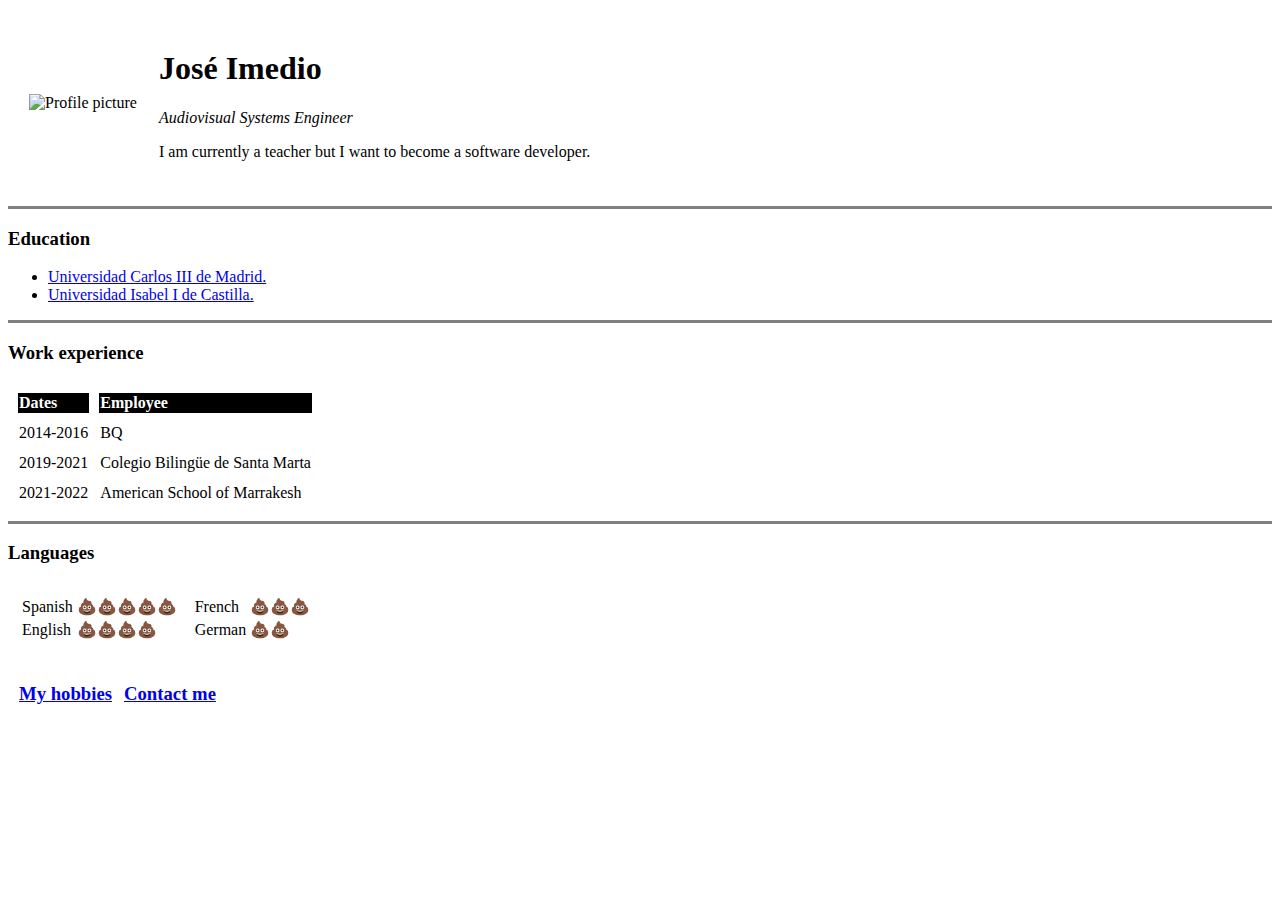
==== index.html @ 70182b76 "Initial Cv website files" ====
<!DOCTYPE html>
<html lang="en" dir="ltr">

<head>
  <meta charset="utf-8">
  <title>Jose's Personal Site</title>
</head>

<body>
  <table cellspacing=20>
    <tr>
      <td><img src="images\Foto ASM.jpg" alt="Profile picture" width="200"></td>
      <td>
        <h1>José Imedio</h1>
        <p><em>Audiovisual Systems Engineer</em></p>
        <p>I am currently a teacher but I want to become a software developer.</p>
      </td>
    </tr>
  </table>

  <hr size="3" noshade>

  <h3>Education</h3>
  <ul>
    <li><a href="https://www.uc3m.es/inicio">Universidad Carlos III de Madrid.</a></li>
    <li><a href="https://www.ui1.es/">Universidad Isabel I de Castilla.</a></li>
  </ul>

  <hr size="3" noshade>

  <h3>Work experience</h3>
  <table cellspacing="10">
    <thead style="background-color: black;color:white">
      <th align="left">Dates</th>
      <th align="left">Employee</th>
    </thead>
    <tbody>
      <tr>
        <td>2014-2016</td>
        <td>BQ</td>
      </tr>
      <tr>
        <td>2019-2021</td>
        <td>Colegio Bilingüe de Santa Marta</td>
      </tr>
      <tr>
        <td>2021-2022</td>
        <td>American School of Marrakesh</td>
      </tr>
    </tbody>
  </table>

  <hr size="3" noshade>

  <h3>Languages</h3>
  <table cellspacing="10">
    <tr>
      <td>
        <table>
          <tr>
            <td>Spanish</td>
            <td>💩💩💩💩💩</td>
          </tr>
          <tr>
            <td>English</td>
            <td>💩💩💩💩</td>
          </tr>
        </table>
      </td>
      <td>
        <table>
          <tr>
            <td>French</td>
            <td>💩💩💩</td>
          </tr>
          <tr>
            <td>German</td>
            <td>💩💩</td>
          </tr>
        </table>
      </td>
    </tr>
  </table>
  <table cellspacing="10">
    <tr>
      <td><h3><a href="hobbies.html">My hobbies</a></h3></td>
      <td><h3><a href="contact-me.html">Contact me</a></h3></td>
    </tr>
  </table>

</body>

</html>
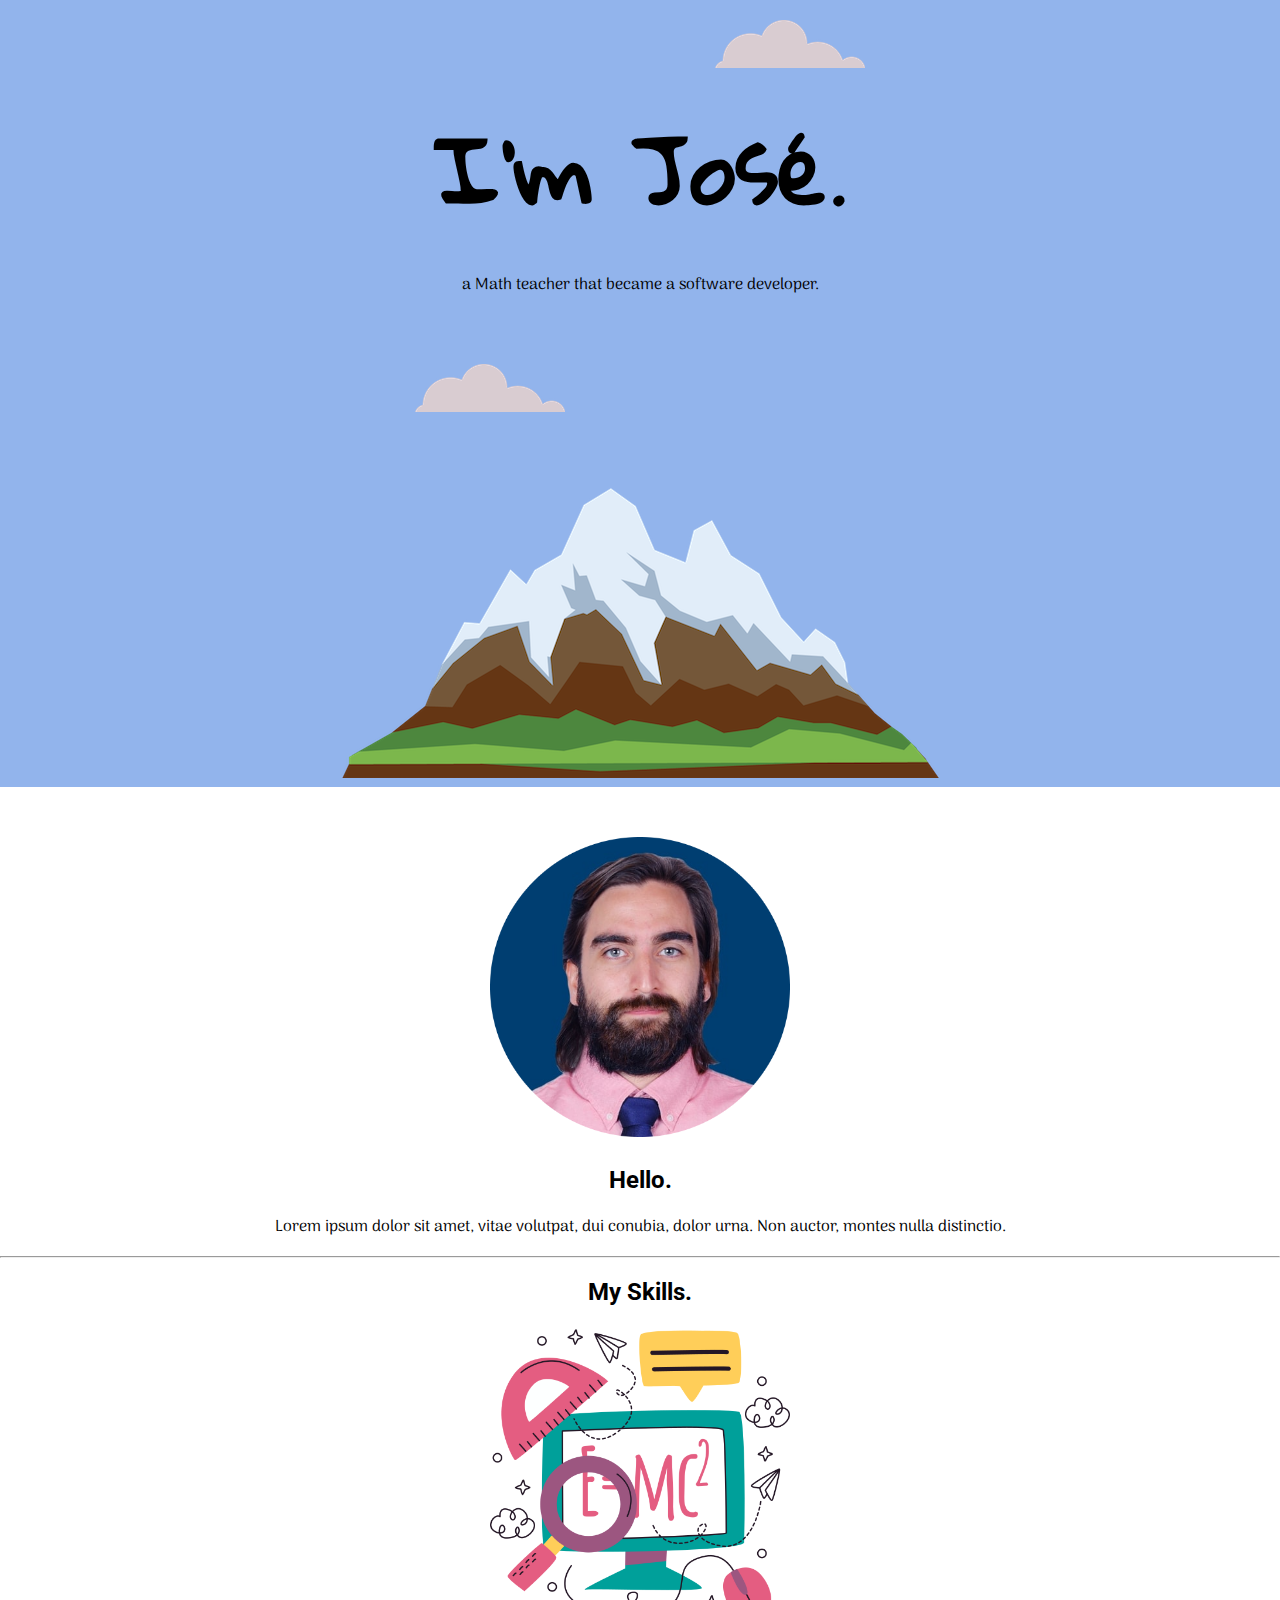
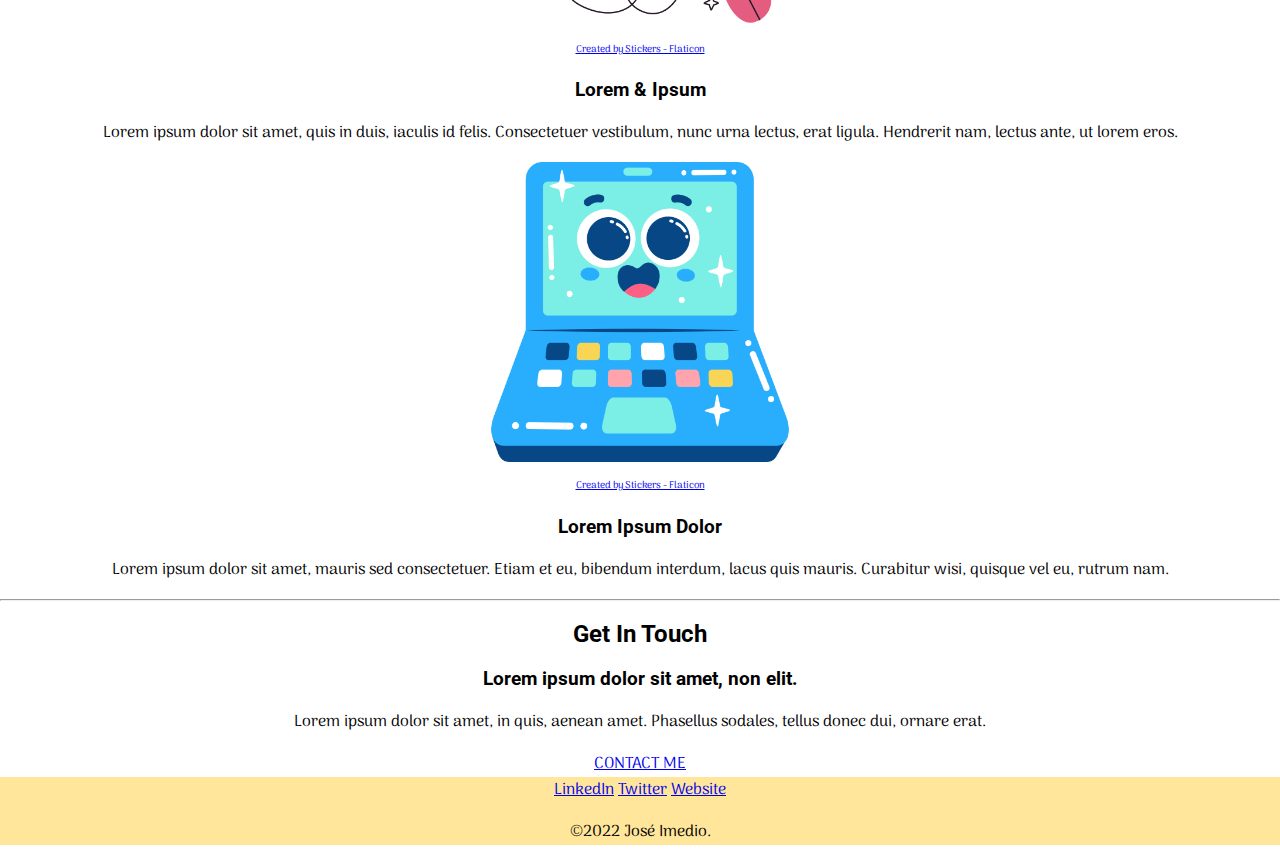
==== commit ae1e95d0: "Add files via upload" ====
--- a/index.html
+++ b/index.html
@@ -1,93 +1,69 @@
 <!DOCTYPE html>
 <html lang="en" dir="ltr">
+  <head>
+    <meta charset="utf-8">
+    <title>José Imedio's CV</title>
+    <link rel="stylesheet" href="css/styles.css">
+    <link rel="icon" href="favicon.ico">
+    <link rel="preconnect" href="https://fonts.googleapis.com"><link href="https://fonts.googleapis.com/css2?family=Arima+Madurai&family=Gloria+Hallelujah&family=Roboto&display=swap" rel="stylesheet">
+  </head>
 
-<head>
-  <meta charset="utf-8">
-  <title>Jose's Personal Site</title>
-</head>
+  <body>
 
-<body>
-  <table cellspacing=20>
-    <tr>
-      <td><img src="images\Foto ASM.jpg" alt="Profile picture" width="200"></td>
-      <td>
-        <h1>José Imedio</h1>
-        <p><em>Audiovisual Systems Engineer</em></p>
-        <p>I am currently a teacher but I want to become a software developer.</p>
-      </td>
-    </tr>
-  </table>
+    <div class="topContainer">
+      <div class="top-subContainer1">
+        <img class="top-cloud" src="images/cloud.png" alt="cloud-img">
+      </div>
+      <div class="top-subContainer2">
+        <h1>I'm José.</h1>
+        <p>a Math teacher that became a software developer.</p>
+      </div>
+      <div class="top-subContainer3">
+        <img class="bottom-cloud" src="images/cloud.png" alt="cloud-img">
+      </div>
+      <div class="top-subContainer4">
+        <img class="mountain" src="images/mountain.png" alt="mountain-img">
+      </div>
+    </div>
 
-  <hr size="3" noshade>
+    <div class="middle-container">
+      <div class="profile">
+        <img class="profilePicture" src="images/ASM pic-circle.png" alt="profile picture">
+        <h2>Hello.</h2>
+        <p>Lorem ipsum dolor sit amet, vitae volutpat, dui conubia, dolor urna. Non auctor, montes nulla distinctio.</p>
+      </div>
+      <hr>
+      <div class="skills">
+        <h2>My Skills.</h2>
+        <div class="skill-row">
+          <img class="online-learning" src="images/online-learning.png" alt="online learning icon"><br>
+          <a class="ref" href="https://www.flaticon.com/free-stickers/physics" title="physics stickers">Created by Stickers - Flaticon</a>
+          <h3>Lorem & Ipsum</h3>
+          <p>Lorem ipsum dolor sit amet, quis in duis, iaculis id felis. Consectetuer vestibulum, nunc urna lectus, erat ligula. Hendrerit nam, lectus ante, ut lorem eros.</p>
+        </div>
+        <div class="skill-row">
+          <img class="laptop" src="images/laptop.png" alt="office image"><br>
+          <a class="ref" href="https://www.flaticon.com/free-stickers/screen" title="screen stickers">Created by Stickers - Flaticon</a>
+          <h3>Lorem Ipsum Dolor</h3>
+          <p>Lorem ipsum dolor sit amet, mauris sed consectetuer. Etiam et eu, bibendum interdum, lacus quis mauris. Curabitur wisi, quisque vel eu, rutrum nam.</p>
+        </div>
+      </div>
+      <hr>
+      <div class="contact-me">
+        <h2>Get In Touch</h2>
+        <h3>Lorem ipsum dolor sit amet, non elit.</h3>
+        <p>Lorem ipsum dolor sit amet, in quis, aenean amet. Phasellus sodales, tellus donec dui, ornare erat.</p>
+        <a class="btn" href="mailto:name@email.com">CONTACT ME</a>
+      </div>
+    </div>
 
-  <h3>Education</h3>
-  <ul>
-    <li><a href="https://www.uc3m.es/inicio">Universidad Carlos III de Madrid.</a></li>
-    <li><a href="https://www.ui1.es/">Universidad Isabel I de Castilla.</a></li>
-  </ul>
 
-  <hr size="3" noshade>
+    <div class="bottom-container">
+      <a class="footer-link" href="https://www.linkedin.com/">LinkedIn</a>
+      <a class="footer-link" href="https://twitter.com/">Twitter</a>
+      <a class="footer-link" href="https://www.appbrewery.co/">Website</a>
+      <p>©2022 José Imedio.</p>
+    </div>
 
-  <h3>Work experience</h3>
-  <table cellspacing="10">
-    <thead style="background-color: black;color:white">
-      <th align="left">Dates</th>
-      <th align="left">Employee</th>
-    </thead>
-    <tbody>
-      <tr>
-        <td>2014-2016</td>
-        <td>BQ</td>
-      </tr>
-      <tr>
-        <td>2019-2021</td>
-        <td>Colegio Bilingüe de Santa Marta</td>
-      </tr>
-      <tr>
-        <td>2021-2022</td>
-        <td>American School of Marrakesh</td>
-      </tr>
-    </tbody>
-  </table>
-
-  <hr size="3" noshade>
-
-  <h3>Languages</h3>
-  <table cellspacing="10">
-    <tr>
-      <td>
-        <table>
-          <tr>
-            <td>Spanish</td>
-            <td>💩💩💩💩💩</td>
-          </tr>
-          <tr>
-            <td>English</td>
-            <td>💩💩💩💩</td>
-          </tr>
-        </table>
-      </td>
-      <td>
-        <table>
-          <tr>
-            <td>French</td>
-            <td>💩💩💩</td>
-          </tr>
-          <tr>
-            <td>German</td>
-            <td>💩💩</td>
-          </tr>
-        </table>
-      </td>
-    </tr>
-  </table>
-  <table cellspacing="10">
-    <tr>
-      <td><h3><a href="hobbies.html">My hobbies</a></h3></td>
-      <td><h3><a href="contact-me.html">Contact me</a></h3></td>
-    </tr>
-  </table>
-
-</body>
-
+  </body>
 </html>
--- a/css/styles.css
+++ b/css/styles.css
@@ -0,0 +1,67 @@
+/***************TAG SELECTORS*********************/
+body{
+  margin:0;
+  text-align: center;
+  font-family: 'Arima Madurai', cursive;
+}
+
+h1{
+  margin-top:0;
+  font-size: 90px;
+  font-family: 'Gloria Hallelujah', cursive;
+  margin-bottom:0;
+}
+
+h2{
+  font-family: 'Roboto', sans-serif;
+}
+
+h3{
+  font-family: 'Roboto', sans-serif;
+}
+
+/***************ClASS SELECTORS*******************/
+.topContainer{
+  background-color: #92B4EC;
+
+}
+
+.top-subContainer1{
+  padding-top:20px;
+}
+
+.top-cloud{
+  position:relative;
+  left:150px;
+}
+
+.bottom-cloud{
+  position:relative;
+  right:150px;
+  padding-top:50px;
+}
+
+.middle-container{
+  background-color: #FFFFFF;
+}
+
+.profilePicture{
+  height:300px;
+  padding-top: 50px;
+}
+
+.online-learning{
+  height:300px;
+}
+
+.laptop{
+  height:300px;
+}
+
+.ref{
+  font-size: 10px;
+}
+
+.bottom-container{
+  background-color: #FFE69A;
+}
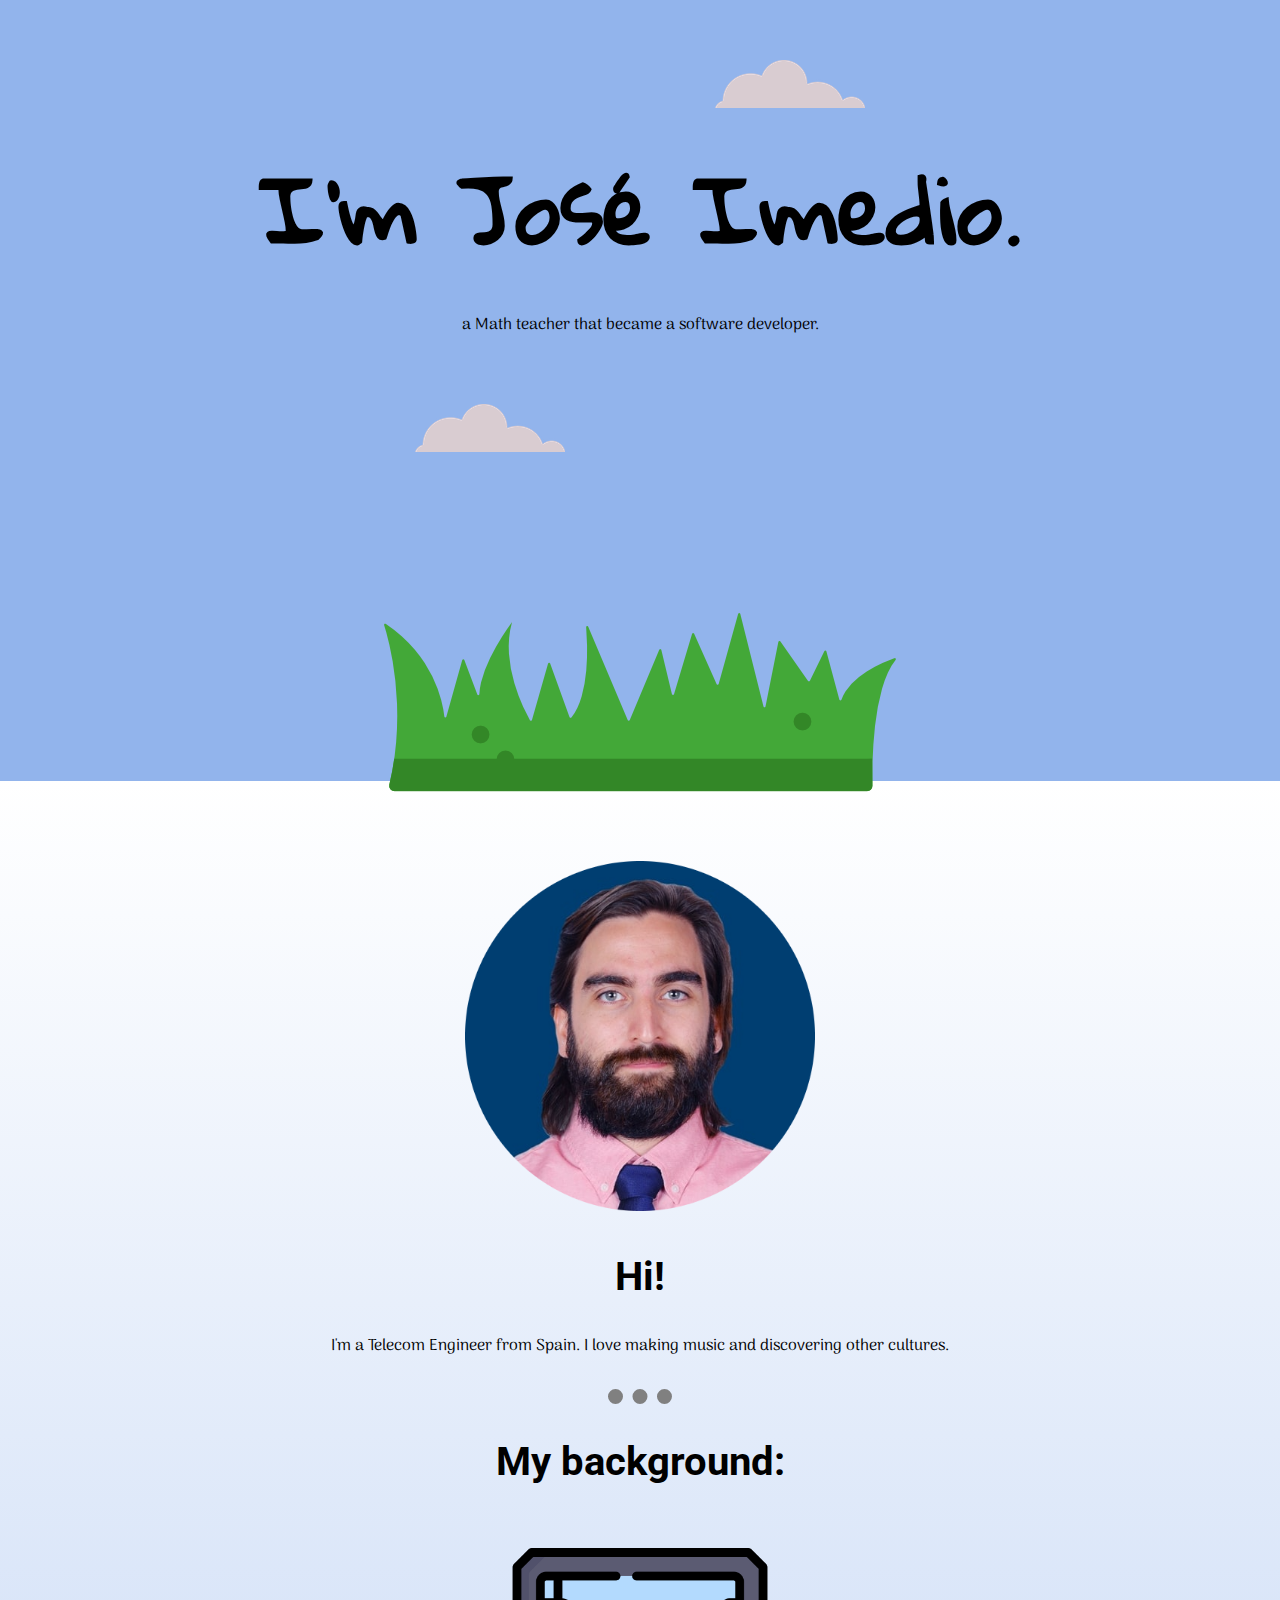
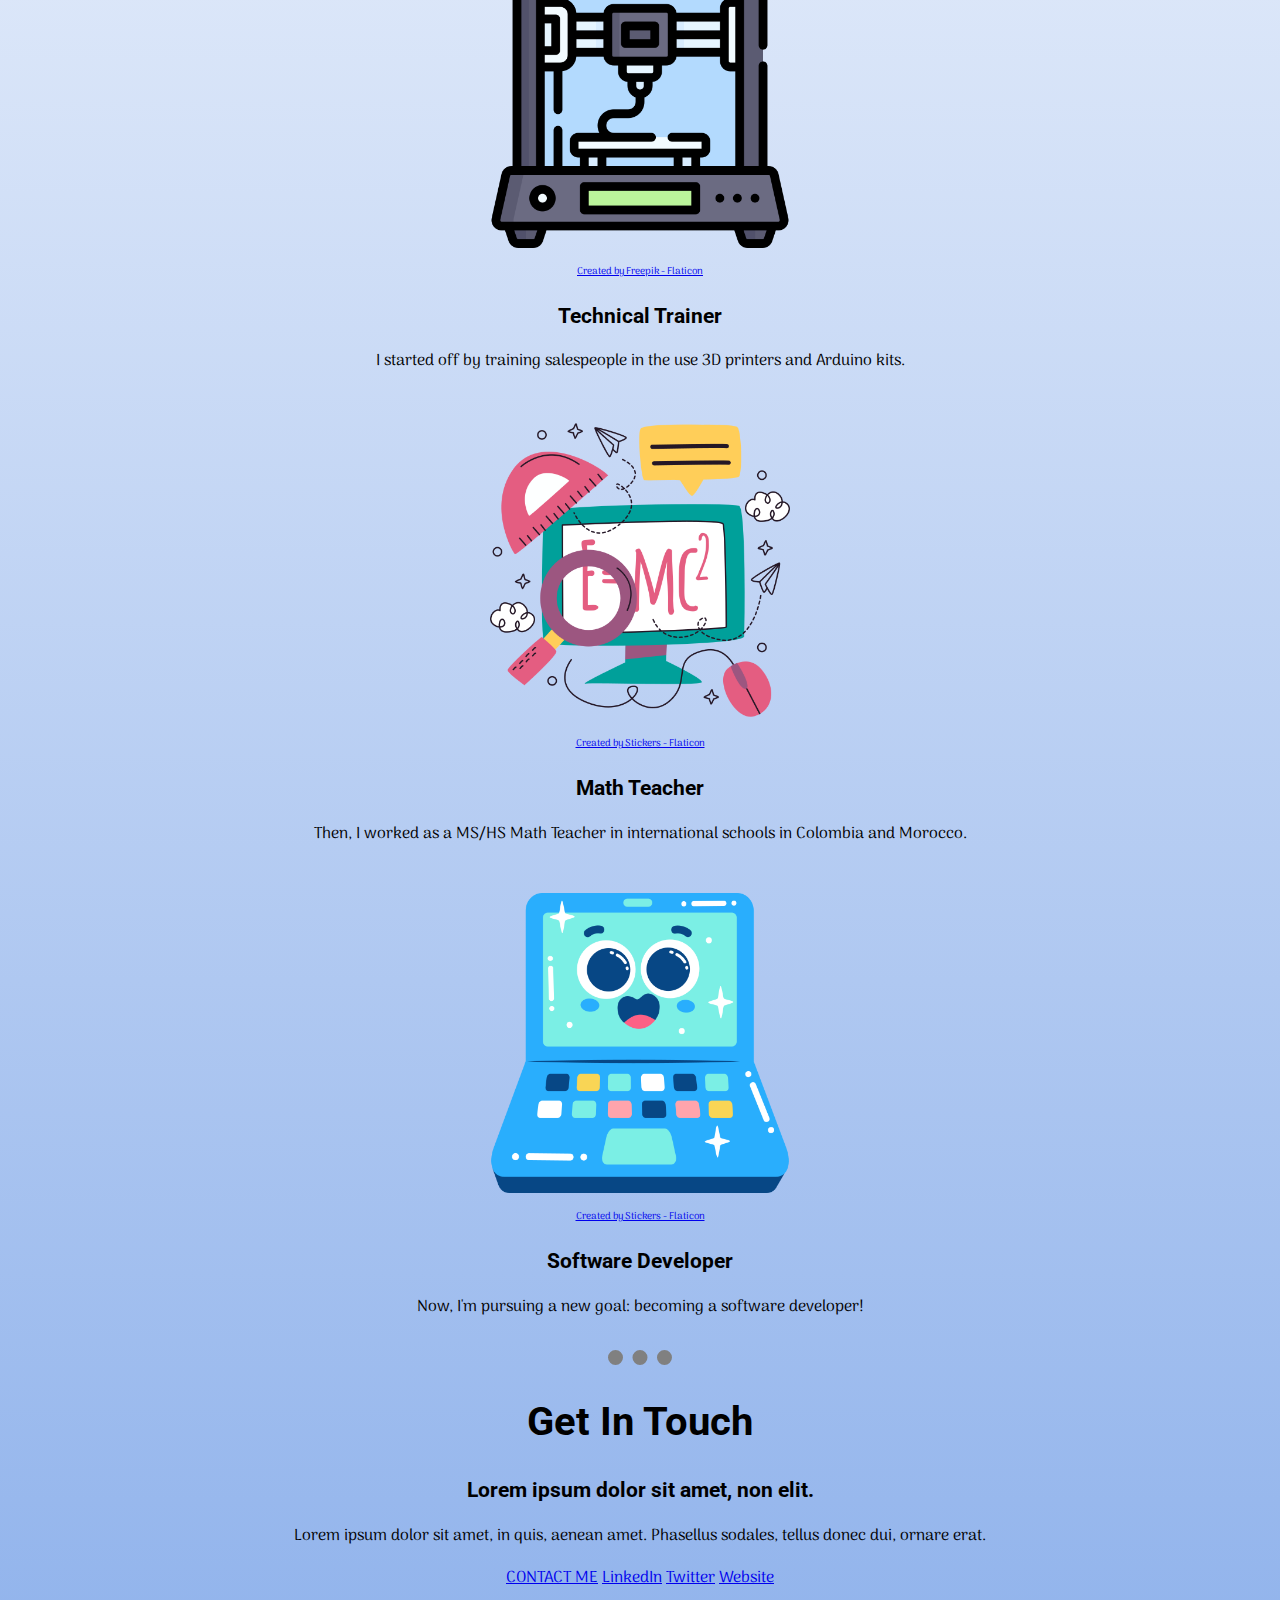
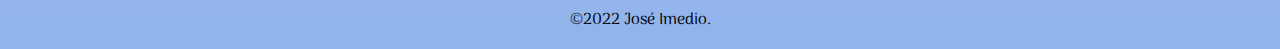
==== commit c5e76c86: "Add files via upload" ====
--- a/index.html
+++ b/index.html
@@ -10,42 +10,49 @@
 
   <body>
 
-    <div class="topContainer">
+    <div class="top-container">
       <div class="top-subContainer1">
         <img class="top-cloud" src="images/cloud.png" alt="cloud-img">
       </div>
       <div class="top-subContainer2">
-        <h1>I'm José.</h1>
+        <h1>I'm José Imedio.</h1>
         <p>a Math teacher that became a software developer.</p>
       </div>
       <div class="top-subContainer3">
         <img class="bottom-cloud" src="images/cloud.png" alt="cloud-img">
       </div>
       <div class="top-subContainer4">
-        <img class="mountain" src="images/mountain.png" alt="mountain-img">
+        <img class="grass" src="images/grass.png" alt="grass-img">
       </div>
+
     </div>
 
     <div class="middle-container">
       <div class="profile">
         <img class="profilePicture" src="images/ASM pic-circle.png" alt="profile picture">
-        <h2>Hello.</h2>
-        <p>Lorem ipsum dolor sit amet, vitae volutpat, dui conubia, dolor urna. Non auctor, montes nulla distinctio.</p>
+        <h2>Hi!</h2>
+        <p>I'm a Telecom Engineer from Spain. I love making music and discovering other cultures.</p>
       </div>
       <hr>
       <div class="skills">
-        <h2>My Skills.</h2>
+        <h2>My background:</h2>
         <div class="skill-row">
-          <img class="online-learning" src="images/online-learning.png" alt="online learning icon"><br>
-          <a class="ref" href="https://www.flaticon.com/free-stickers/physics" title="physics stickers">Created by Stickers - Flaticon</a>
-          <h3>Lorem & Ipsum</h3>
-          <p>Lorem ipsum dolor sit amet, quis in duis, iaculis id felis. Consectetuer vestibulum, nunc urna lectus, erat ligula. Hendrerit nam, lectus ante, ut lorem eros.</p>
+          <img class="icons" src="images/3d-printer.png" alt="3d printer icon"><br>
+          <a class="ref" href="https://www.flaticon.com/free-icons/3d-printer" title="3d printer icons">Created by Freepik - Flaticon</a>
+          <h3>Technical Trainer</h3>
+          <p>I started off by training salespeople in the use 3D printers and Arduino kits.</p>
         </div>
         <div class="skill-row">
-          <img class="laptop" src="images/laptop.png" alt="office image"><br>
+          <img class="icons" src="images/online-learning.png" alt="online learning icon"><br>
+          <a class="ref" href="https://www.flaticon.com/free-stickers/physics" title="physics stickers">Created by Stickers - Flaticon</a>
+          <h3>Math Teacher</h3>
+          <p>Then, I worked as a MS/HS Math Teacher in international schools in Colombia and Morocco.</p>
+        </div>
+        <div class="skill-row">
+          <img class="icons" src="images/laptop.png" alt="office image"><br>
           <a class="ref" href="https://www.flaticon.com/free-stickers/screen" title="screen stickers">Created by Stickers - Flaticon</a>
-          <h3>Lorem Ipsum Dolor</h3>
-          <p>Lorem ipsum dolor sit amet, mauris sed consectetuer. Etiam et eu, bibendum interdum, lacus quis mauris. Curabitur wisi, quisque vel eu, rutrum nam.</p>
+          <h3>Software Developer</h3>
+          <p>Now, I'm pursuing a new goal: becoming a software developer!</p>
         </div>
       </div>
       <hr>
@@ -54,15 +61,16 @@
         <h3>Lorem ipsum dolor sit amet, non elit.</h3>
         <p>Lorem ipsum dolor sit amet, in quis, aenean amet. Phasellus sodales, tellus donec dui, ornare erat.</p>
         <a class="btn" href="mailto:name@email.com">CONTACT ME</a>
+        <a class="footer-link" href="https://www.linkedin.com/">LinkedIn</a>
+        <a class="footer-link" href="https://twitter.com/">Twitter</a>
+        <a class="footer-link" href="https://www.appbrewery.co/">Website</a>
+        <p>©2022 José Imedio.</p>
       </div>
     </div>
 
 
     <div class="bottom-container">
-      <a class="footer-link" href="https://www.linkedin.com/">LinkedIn</a>
-      <a class="footer-link" href="https://twitter.com/">Twitter</a>
-      <a class="footer-link" href="https://www.appbrewery.co/">Website</a>
-      <p>©2022 José Imedio.</p>
+
     </div>
 
   </body>
--- a/css/styles.css
+++ b/css/styles.css
@@ -3,31 +3,48 @@
   margin:0;
   text-align: center;
   font-family: 'Arima Madurai', cursive;
+  background-color: #92B4EC;
 }
 
 h1{
   margin-top:0;
-  font-size: 90px;
+  font-size: 5.625rem;
   font-family: 'Gloria Hallelujah', cursive;
   margin-bottom:0;
+
 }
 
 h2{
   font-family: 'Roboto', sans-serif;
+  font-size:2.5em;
 }
 
 h3{
   font-family: 'Roboto', sans-serif;
+  font-size:1.3em;
+}
+
+hr{
+  border-top:15px;
+  width:5%;
+  margin: 30px auto;
+  color:grey;
+  border-style:dotted none none none;
 }
 
 /***************ClASS SELECTORS*******************/
-.topContainer{
-  background-color: #92B4EC;
 
+.top-container{
+  padding-top:60px;
 }
 
-.top-subContainer1{
-  padding-top:20px;
+.middle-container{
+  background: rgb(146,180,236);
+  background: linear-gradient(360deg, rgba(146,180,236,1) 0%, rgba(255,255,255,1) 100%);
+}
+
+.profile{
+  padding-top:50px;
 }
 
 .top-cloud{
@@ -41,27 +58,25 @@
   padding-top:50px;
 }
 
-.middle-container{
-  background-color: #FFFFFF;
+.top-subContainer4{
+  height:320px;
+}
+
+.grass{
+  position:relative;
+  bottom:15px;
 }
 
 .profilePicture{
-  height:300px;
-  padding-top: 50px;
+  height:350px;
+  padding-top: 30px;
 }
 
-.online-learning{
+.icons{
   height:300px;
-}
-
-.laptop{
-  height:300px;
+  margin-top:30px;
 }
 
 .ref{
   font-size: 10px;
 }
-
-.bottom-container{
-  background-color: #FFE69A;
-}
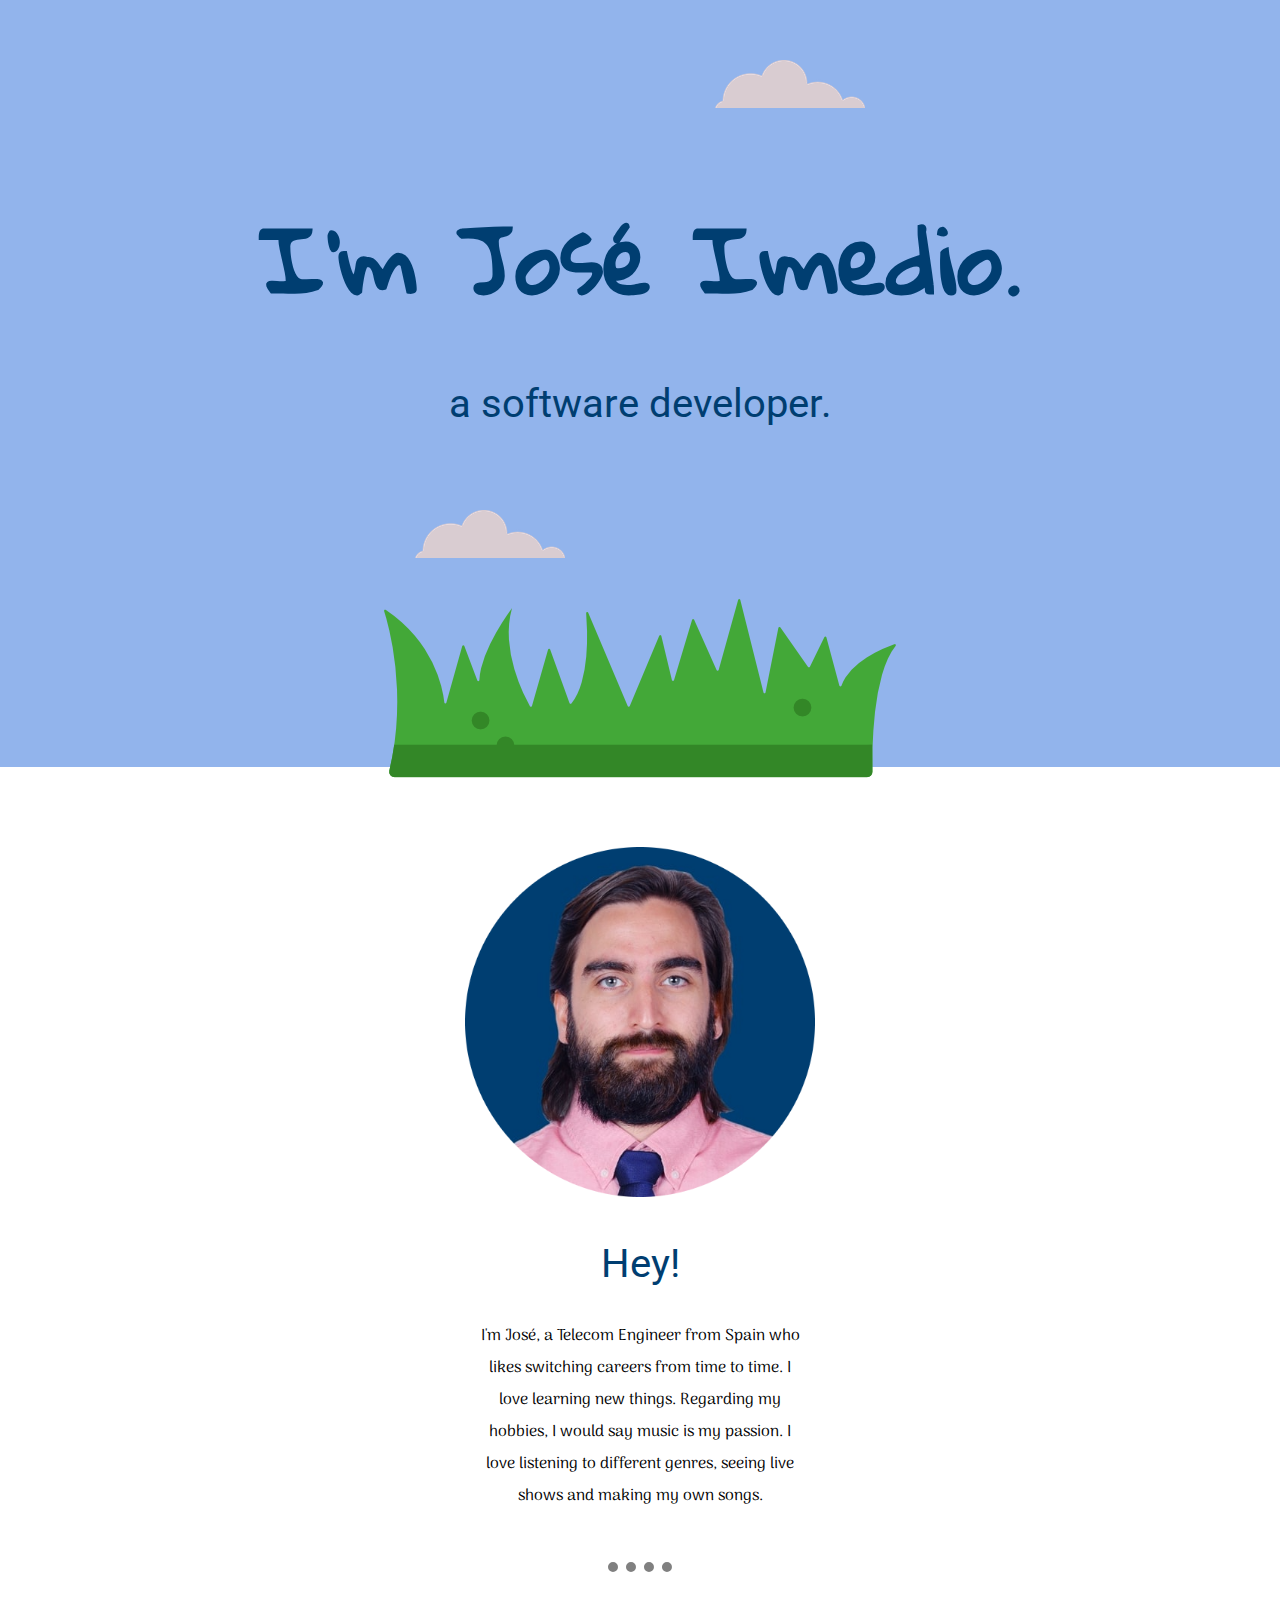
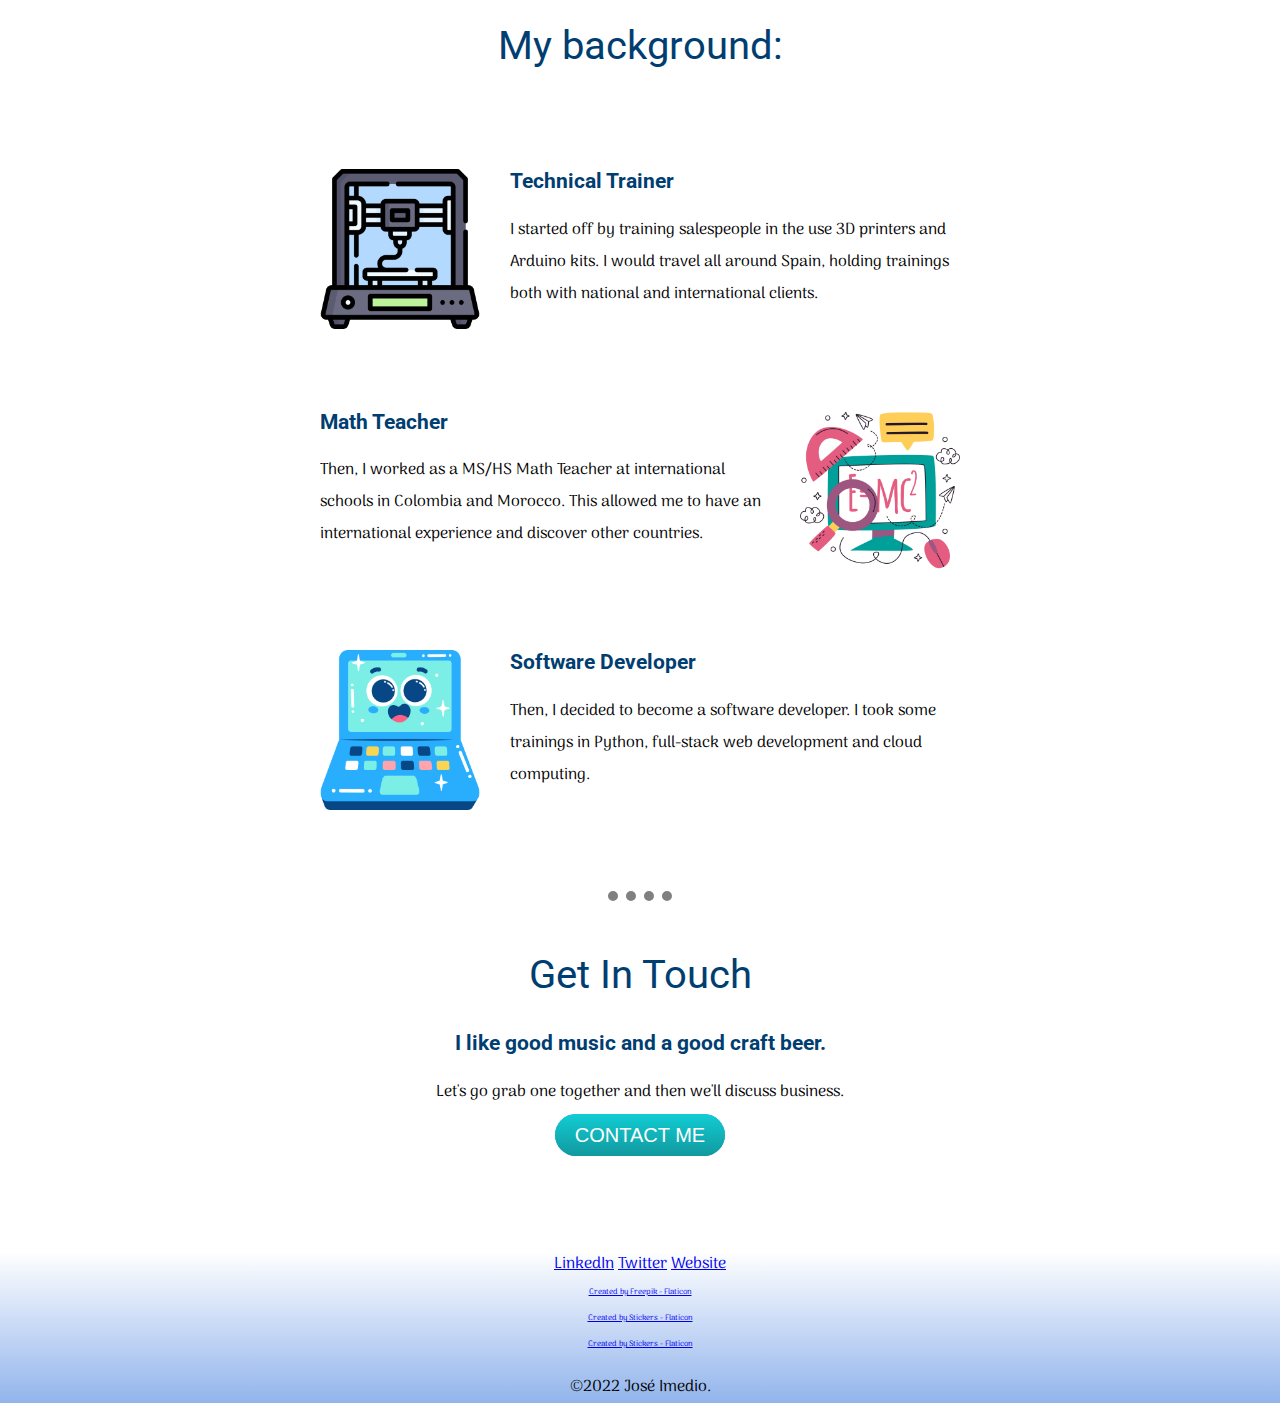
==== commit 1bf4a241: "Add files via upload" ====
--- a/index.html
+++ b/index.html
@@ -16,7 +16,7 @@
       </div>
       <div class="top-subContainer2">
         <h1>I'm José Imedio.</h1>
-        <p>a Math teacher that became a software developer.</p>
+        <h2>a software developer.</h2>
       </div>
       <div class="top-subContainer3">
         <img class="bottom-cloud" src="images/cloud.png" alt="cloud-img">
@@ -24,54 +24,51 @@
       <div class="top-subContainer4">
         <img class="grass" src="images/grass.png" alt="grass-img">
       </div>
-
     </div>
 
     <div class="middle-container">
       <div class="profile">
         <img class="profilePicture" src="images/ASM pic-circle.png" alt="profile picture">
-        <h2>Hi!</h2>
-        <p>I'm a Telecom Engineer from Spain. I love making music and discovering other cultures.</p>
+        <h2>Hey!</h2>
+        <p class="profile-description">I'm José, a Telecom Engineer from Spain who likes switching careers from time to time. I love learning new things. Regarding my hobbies, I would say music is my passion. I love listening to different genres, seeing live shows and making my own songs.</p>
       </div>
       <hr>
       <div class="skills">
         <h2>My background:</h2>
         <div class="skill-row">
-          <img class="icons" src="images/3d-printer.png" alt="3d printer icon"><br>
-          <a class="ref" href="https://www.flaticon.com/free-icons/3d-printer" title="3d printer icons">Created by Freepik - Flaticon</a>
-          <h3>Technical Trainer</h3>
-          <p>I started off by training salespeople in the use 3D printers and Arduino kits.</p>
+          <img class="icons-left" src="images/3d-printer.png" alt="3d printer icon">
+          <h3 class="skills-text">Technical Trainer</h3>
+          <p class="skills-text">I started off by training salespeople in the use 3D printers and Arduino kits. I would travel all around Spain, holding trainings both with national and international clients. </p>
         </div>
         <div class="skill-row">
-          <img class="icons" src="images/online-learning.png" alt="online learning icon"><br>
-          <a class="ref" href="https://www.flaticon.com/free-stickers/physics" title="physics stickers">Created by Stickers - Flaticon</a>
-          <h3>Math Teacher</h3>
-          <p>Then, I worked as a MS/HS Math Teacher in international schools in Colombia and Morocco.</p>
+          <img class="icons-right" src="images/online-learning.png" alt="online learning icon">
+          <h3 class="skills-text">Math Teacher</h3>
+          <p class="skills-text">Then, I worked as a MS/HS Math Teacher at international schools in Colombia and Morocco. This allowed me to have an international experience and discover other countries.</p>
         </div>
         <div class="skill-row">
-          <img class="icons" src="images/laptop.png" alt="office image"><br>
-          <a class="ref" href="https://www.flaticon.com/free-stickers/screen" title="screen stickers">Created by Stickers - Flaticon</a>
-          <h3>Software Developer</h3>
-          <p>Now, I'm pursuing a new goal: becoming a software developer!</p>
+          <img class="icons-left" src="images/laptop.png" alt="office image">
+          <h3 class="skills-text">Software Developer</h3>
+          <p class="skills-text">Then, I decided to become a software developer. I took some trainings in Python, full-stack web development and cloud computing.</p>
         </div>
+        <hr>
+        <h2>Get In Touch</h2>
+        <h3>I like good music and a good craft beer.</h3>
+        <p>Let's go grab one together and then we'll discuss business.</p>
+        <a class="btn" href="mailto:name@email.com">CONTACT ME</a>
       </div>
-      <hr>
+    </div>
+
+    <div class="bottom-container">
       <div class="contact-me">
-        <h2>Get In Touch</h2>
-        <h3>Lorem ipsum dolor sit amet, non elit.</h3>
-        <p>Lorem ipsum dolor sit amet, in quis, aenean amet. Phasellus sodales, tellus donec dui, ornare erat.</p>
-        <a class="btn" href="mailto:name@email.com">CONTACT ME</a>
         <a class="footer-link" href="https://www.linkedin.com/">LinkedIn</a>
         <a class="footer-link" href="https://twitter.com/">Twitter</a>
-        <a class="footer-link" href="https://www.appbrewery.co/">Website</a>
+        <a class="footer-link" href="https://www.appbrewery.co/">Website</a><br>
+        <a class="ref" href="https://www.flaticon.com/free-icons/3d-printer" title="3d printer icons">Created by Freepik - Flaticon</a><br>
+        <a class="ref" href="https://www.flaticon.com/free-stickers/physics" title="physics stickers">Created by Stickers - Flaticon</a><br>
+        <a class="ref" href="https://www.flaticon.com/free-stickers/screen" title="screen stickers">Created by Stickers - Flaticon</a>
         <p>©2022 José Imedio.</p>
       </div>
     </div>
 
-
-    <div class="bottom-container">
-
-    </div>
-
   </body>
 </html>
--- a/css/styles.css
+++ b/css/styles.css
@@ -3,48 +3,48 @@
   margin:0;
   text-align: center;
   font-family: 'Arima Madurai', cursive;
-  background-color: #92B4EC;
+  background-color: #ffffff;
 }
 
 h1{
-  margin-top:0;
+  margin:50px auto 0 auto;
   font-size: 5.625rem;
   font-family: 'Gloria Hallelujah', cursive;
+  line-height: 2;
   margin-bottom:0;
-
+  color:#003e71;
 }
 
 h2{
   font-family: 'Roboto', sans-serif;
   font-size:2.5em;
+  font-weight:normal;
+  color:#003e71;
 }
 
 h3{
   font-family: 'Roboto', sans-serif;
   font-size:1.3em;
+  color:#003e71;
 }
 
 hr{
-  border-top:15px;
+  border:10px;
   width:5%;
-  margin: 30px auto;
+  margin: 50px auto;
   color:grey;
   border-style:dotted none none none;
+}
+
+p{
+  line-height: 2;
 }
 
 /***************ClASS SELECTORS*******************/
 
 .top-container{
   padding-top:60px;
-}
-
-.middle-container{
-  background: rgb(146,180,236);
-  background: linear-gradient(360deg, rgba(146,180,236,1) 0%, rgba(255,255,255,1) 100%);
-}
-
-.profile{
-  padding-top:50px;
+  background-color:#92B4EC;
 }
 
 .top-cloud{
@@ -59,12 +59,20 @@
 }
 
 .top-subContainer4{
-  height:320px;
+  height:200px;
 }
 
 .grass{
   position:relative;
-  bottom:15px;
+  bottom:135px;
+}
+
+.middle-container{
+  background-color:#ffffff;
+}
+
+.profile{
+  padding-top:50px;
 }
 
 .profilePicture{
@@ -72,11 +80,66 @@
   padding-top: 30px;
 }
 
-.icons{
-  height:300px;
-  margin-top:30px;
+.profile-description{
+  width:25%;
+  margin:0 auto;
+}
+
+.skill-row{
+  width:50%;
+  margin:100px auto;
+  text-align:left;
+}
+
+.skills-text{
+  text-align: left;
+}
+
+.icons-left{
+  width:25%;
+  margin-right:30px;
+  float:left;
+}
+
+.icons-right{
+  width:25%;
+  margin-left:30px;
+  float:right;
+}
+
+.bottom-container{
+  margin-top:100px;
+  background: rgb(146,180,236);
+  background: linear-gradient(360deg, rgba(146,180,236,1) 0%, rgba(255,255,255,1) 100%);
+}
+
+.btn {
+  background: #3498db;
+  background-image: -webkit-linear-gradient(top, #11cdd4, #11999e);
+  background-image: -moz-linear-gradient(top, #11cdd4, #11999e);
+  background-image: -ms-linear-gradient(top, #11cdd4, #11999e);
+  background-image: -o-linear-gradient(top, #11cdd4, #11999e);
+  background-image: linear-gradient(to bottom, #11cdd4, #11999e);
+  -webkit-border-radius: 8;
+  -moz-border-radius: 8;
+  border-radius: 28px;
+  font-family: Arial;
+  color: #ffffff;
+  font-size: 20px;
+  padding: 10px 20px 10px 20px;
+  text-decoration: none;
+}
+
+.btn:hover {
+  background: #3cb0fd;
+  background-image: -webkit-linear-gradient(top, #30e3cb, #2bc4ad);
+  background-image: -moz-linear-gradient(top, #30e3cb, #2bc4ad);
+  background-image: -ms-linear-gradient(top, #30e3cb, #2bc4ad);
+  background-image: -o-linear-gradient(top, #30e3cb, #2bc4ad);
+  background-image: linear-gradient(to bottom, #30e3cb, #2bc4ad);
+  text-decoration: none;
 }
 
 .ref{
-  font-size: 10px;
+  font-size: 8px;
 }
